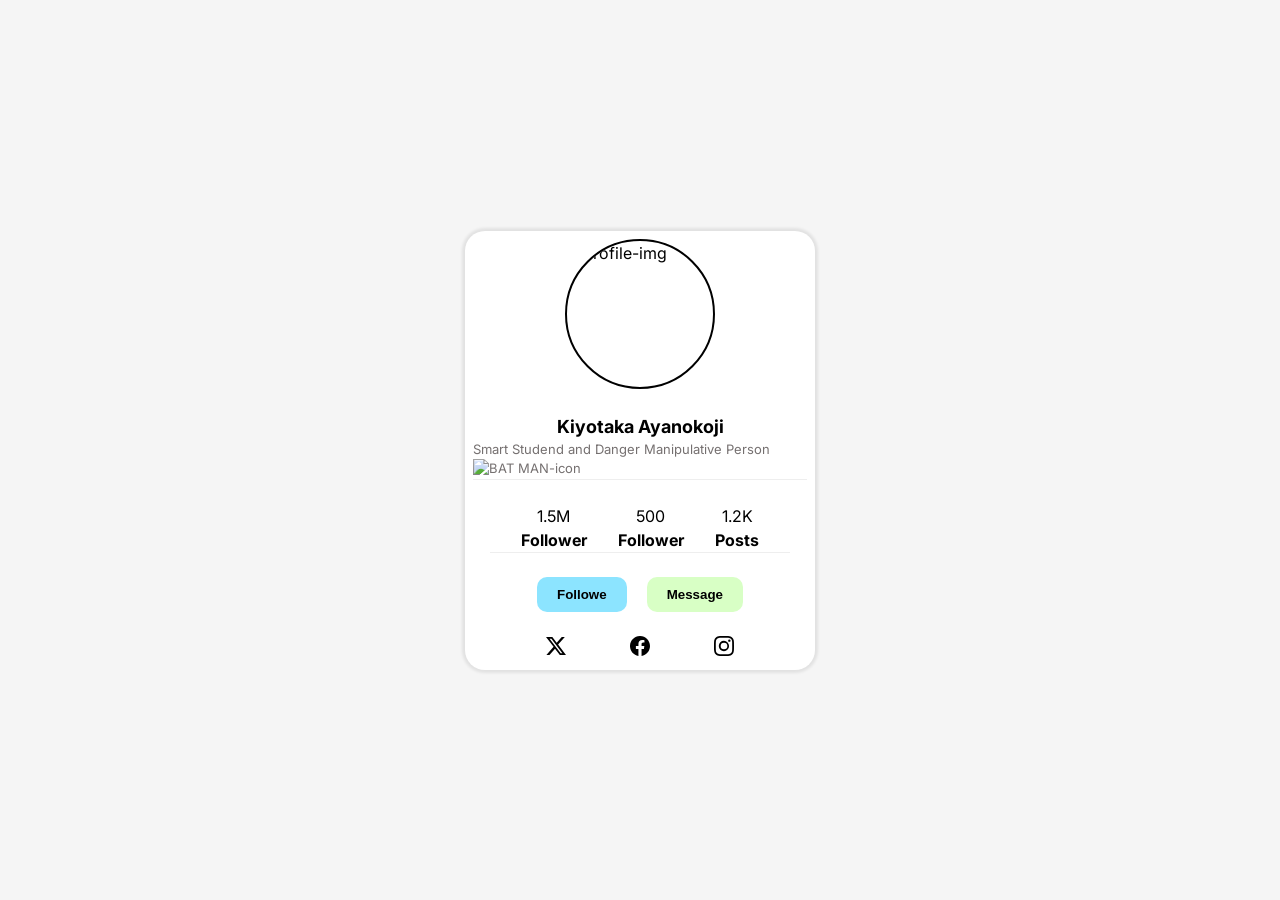
==== index.html @ df20a7e1 "Add files via upload" ====
<!DOCTYPE html>
<html lang="en">
<head>
    <meta charset="UTF-8">
    <meta name="viewport" content="width=device-width, initial-scale=1.0">
    <title>Profile Card</title>
    <link rel="stylesheet" href="style.css">
    <link rel="preconnect" href="https://fonts.googleapis.com">
    <link rel="preconnect" href="https://fonts.gstatic.com" crossorigin>
    <link href="https://fonts.googleapis.com/css2?family=Inter:ital,opsz,wght@0,14..32,100..900;1,14..32,100..900&display=swap" rel="stylesheet">
</head>
<body>
    <div class="card-body">

        <img class="profile-img" src="/images/salem.jpg" alt="profile-img">

        <div class="profile-info">
            <h2 class="profile-name">Kiyotaka Ayanokoji</h2>
            <p class="profile-bio">
                Smart Studend and Danger Manipulative Person 
                <img class="profile-icon" src="/images/batman-icon.webp" alt="BAT MAN-icon">
            </p>
        </div>

        <div class="profile-stats">
            <div class="follower-stats">
                <p class="follower-no">1.5M</p>
                <p class="follower">Follower</p>
            </div>

            <div class="following-stats">
                <p class="following-no">500</p>
                <p class="following">Follower</p>
            </div>

            <div class="posts-stats">
                <p class="posts-no">1.2K</p>
                <p class="posts">Posts</p>
            </div>
        </div>

        <div class="card-btn-conatiner">
            <button class="btn primary-btn">Followe</button>
            <button class="btn secondary-btn">Message</button>
        </div>

        <div class="nav-icons">
            <a href="#">
                <svg xmlns="http://www.w3.org/2000/svg" width="20" height="20" fill="currentColor" class="bi bi-twitter-x" viewBox="0 0 16 16">
                    <path d="M12.6.75h2.454l-5.36 6.142L16 15.25h-4.937l-3.867-5.07-4.425 5.07H.316l5.733-6.57L0 .75h5.063l3.495 4.633L12.601.75Zm-.86 13.028h1.36L4.323 2.145H2.865z"/>
                </svg>
            </a>

            <a href="#">
                <svg xmlns="http://www.w3.org/2000/svg" width="20" height="20" fill="currentColor" class="bi bi-facebook" viewBox="0 0 16 16">
                    <path d="M16 8.049c0-4.446-3.582-8.05-8-8.05C3.58 0-.002 3.603-.002 8.05c0 4.017 2.926 7.347 6.75 7.951v-5.625h-2.03V8.05H6.75V6.275c0-2.017 1.195-3.131 3.022-3.131.876 0 1.791.157 1.791.157v1.98h-1.009c-.993 0-1.303.621-1.303 1.258v1.51h2.218l-.354 2.326H9.25V16c3.824-.604 6.75-3.934 6.75-7.951"/>
                </svg>
            </a>
            
            <a href="#">
                <svg xmlns="http://www.w3.org/2000/svg" width="20" height="20" fill="currentColor" class="bi bi-instagram" viewBox="0 0 16 16">
                    <path d="M8 0C5.829 0 5.556.01 4.703.048 3.85.088 3.269.222 2.76.42a3.9 3.9 0 0 0-1.417.923A3.9 3.9 0 0 0 .42 2.76C.222 3.268.087 3.85.048 4.7.01 5.555 0 5.827 0 8.001c0 2.172.01 2.444.048 3.297.04.852.174 1.433.372 1.942.205.526.478.972.923 1.417.444.445.89.719 1.416.923.51.198 1.09.333 1.942.372C5.555 15.99 5.827 16 8 16s2.444-.01 3.298-.048c.851-.04 1.434-.174 1.943-.372a3.9 3.9 0 0 0 1.416-.923c.445-.445.718-.891.923-1.417.197-.509.332-1.09.372-1.942C15.99 10.445 16 10.173 16 8s-.01-2.445-.048-3.299c-.04-.851-.175-1.433-.372-1.941a3.9 3.9 0 0 0-.923-1.417A3.9 3.9 0 0 0 13.24.42c-.51-.198-1.092-.333-1.943-.372C10.443.01 10.172 0 7.998 0zm-.717 1.442h.718c2.136 0 2.389.007 3.232.046.78.035 1.204.166 1.486.275.373.145.64.319.92.599s.453.546.598.92c.11.281.24.705.275 1.485.039.843.047 1.096.047 3.231s-.008 2.389-.047 3.232c-.035.78-.166 1.203-.275 1.485a2.5 2.5 0 0 1-.599.919c-.28.28-.546.453-.92.598-.28.11-.704.24-1.485.276-.843.038-1.096.047-3.232.047s-2.39-.009-3.233-.047c-.78-.036-1.203-.166-1.485-.276a2.5 2.5 0 0 1-.92-.598 2.5 2.5 0 0 1-.6-.92c-.109-.281-.24-.705-.275-1.485-.038-.843-.046-1.096-.046-3.233s.008-2.388.046-3.231c.036-.78.166-1.204.276-1.486.145-.373.319-.64.599-.92s.546-.453.92-.598c.282-.11.705-.24 1.485-.276.738-.034 1.024-.044 2.515-.045zm4.988 1.328a.96.96 0 1 0 0 1.92.96.96 0 0 0 0-1.92m-4.27 1.122a4.109 4.109 0 1 0 0 8.217 4.109 4.109 0 0 0 0-8.217m0 1.441a2.667 2.667 0 1 1 0 5.334 2.667 2.667 0 0 1 0-5.334"/>
                </svg>
            </a>
        </div>
    </div>
    
</body>
</html>
---- style.css ----
:root{
    --bgcolor: #F5F5F5;
    --card-color: #ffff;

    --name-size: 18px;
    --bio-text-size: 13px;

    --muted-text: hsl(0, 2%, 45%);

    --primary-btn-color: #8CE4FF;
    --primary-btn-color-hover: #44ACFF;
    --primary-btn-border-color-hover: #00F7FF;
    --secondary-btn-color: #D8FFC5;
    --secondary-btn-color-hover: #B2D959;
    --secondary-btn-border-color-hover: #08CB00;
}

*{
    margin: 0;
    padding: 0;
    box-sizing: border-box;
}

body{
    background-color: var(--bgcolor);
    font-family: "Inter", sans-serif;
    line-height: 1.5;
    min-height: 100vh;
    display: flex;
    justify-content: center;
    align-items: center;
}

.card-body{
    width: 350px;
    min-height: 400px;
    padding: 0.5rem;

    background-color: var(--card-color);
    box-shadow: 0 0 3px 3px rgba(0, 0, 0, 0.08);

    display: flex;
    flex-direction: column;
    align-items: center;
    gap: 1.5rem;

    border-radius: 20px;
}

.profile-info{
    display: flex;
    flex-direction: column;
    align-items: center;
    justify-content: center;

    border-bottom: 1px solid #EEEEEE;
}

.profile-img{
    width: 150px;
    height: 150px;

    display: block;
    object-fit: cover;

    border-radius: 50%;
    border: 2px solid black;
    
    transition: all 0.3s ease;
}

.profile-img:hover{
    box-shadow: 0 0 3px 3px rgba(0, 0, 0, 0.2);
    transform: scale(1.05);
}

.profile-icon{
    width: 25px;
    height: 25px;
}

.profile-name{
    font-size: var(--name-size);
}
.profile-bio{
    font-size: var(--bio-text-size);
    color: var(--muted-text);
}

.profile-stats{
    width: 90%;
    display: flex;
    justify-content: space-evenly;
    align-items: center;

    border-bottom: 1px solid #EEEEEE;
}

.profile-stats > * {
    display: flex;
    flex-direction: column;
    justify-content: center;
    align-items: center;
}

.follower, .following, .posts{
    font-weight: bold;
}

.card-btn-conatiner{
    width: 95%;

    display: flex;
    justify-content: center;
    gap: 20px;
}

.btn{
    padding: 10px 20px;
    border: none;
    border-radius: 10px;
    font-weight: 600;
    cursor: pointer;
    transition: all 0.3s ease;
}

.primary-btn{
    background-color: var(--primary-btn-color);
    color: black;
}

.primary-btn:hover{
    background-color: var(--primary-btn-color-hover);
    transform: scale(0.925);
}

.secondary-btn{
    background-color: var(--secondary-btn-color);
}

.secondary-btn:hover{
    background-color: var(--secondary-btn-color-hover);
    transform: scale(0.925);
}

.nav-icons{
    width: 95%;
    display: flex;
    justify-content: space-evenly;
}

.nav-icons > a{
    color: black;
    text-decoration: none;
    transition: all 0.3s ease;
}

.nav-icons > a:hover{
    color: var(--muted-text);
    transform: translateY(-2px)
}
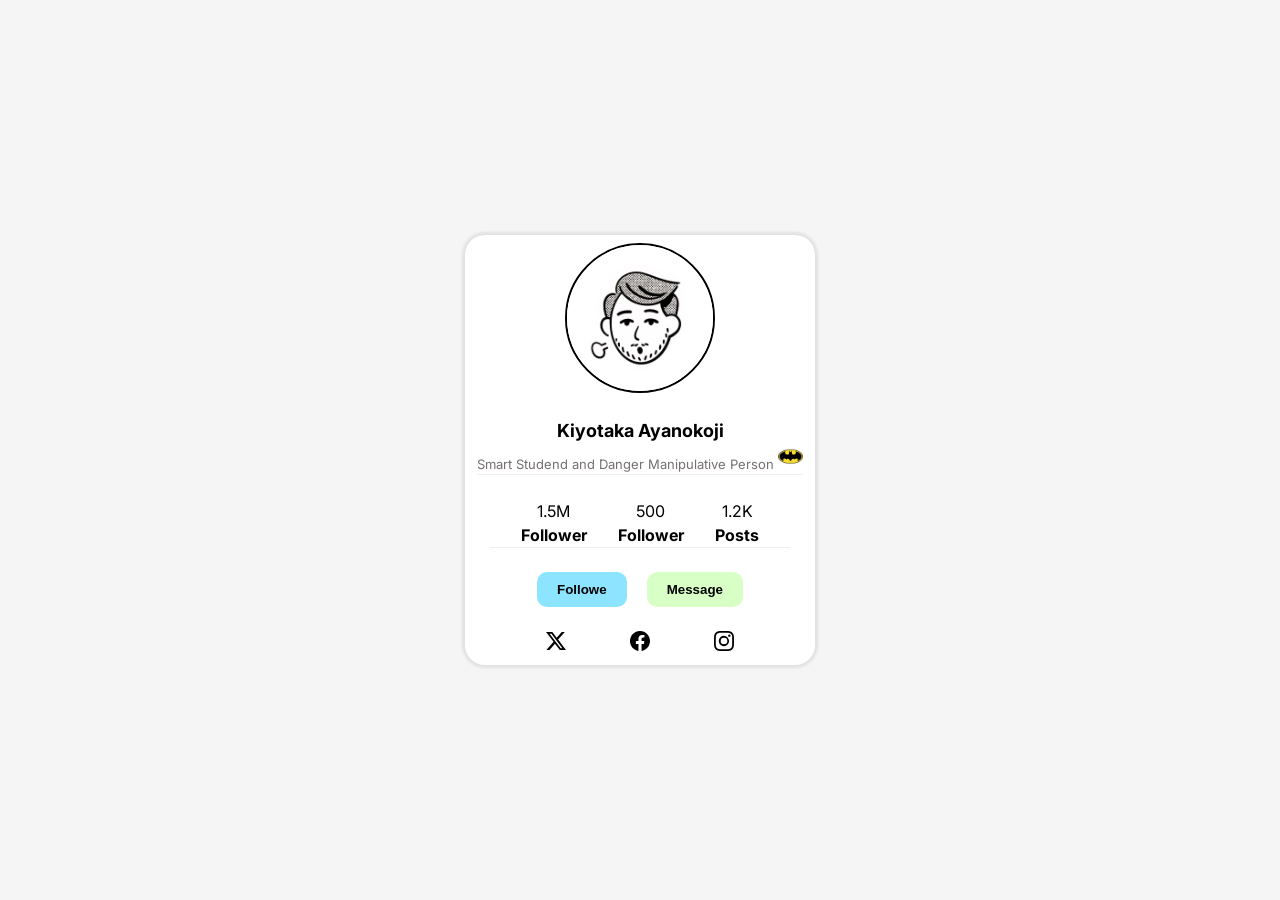
==== commit 6112ffde: "Update index.html" ====
--- a/index.html
+++ b/index.html
@@ -12,13 +12,13 @@
 <body>
     <div class="card-body">
 
-        <img class="profile-img" src="/images/salem.jpg" alt="profile-img">
+        <img class="profile-img" src="salem.jpg" alt="profile-img">
 
         <div class="profile-info">
             <h2 class="profile-name">Kiyotaka Ayanokoji</h2>
             <p class="profile-bio">
                 Smart Studend and Danger Manipulative Person 
-                <img class="profile-icon" src="/images/batman-icon.webp" alt="BAT MAN-icon">
+                <img class="profile-icon" src="batman-icon.webp" alt="BAT MAN-icon">
             </p>
         </div>
 
@@ -66,4 +66,4 @@
     </div>
     
 </body>
-</html>+</html>
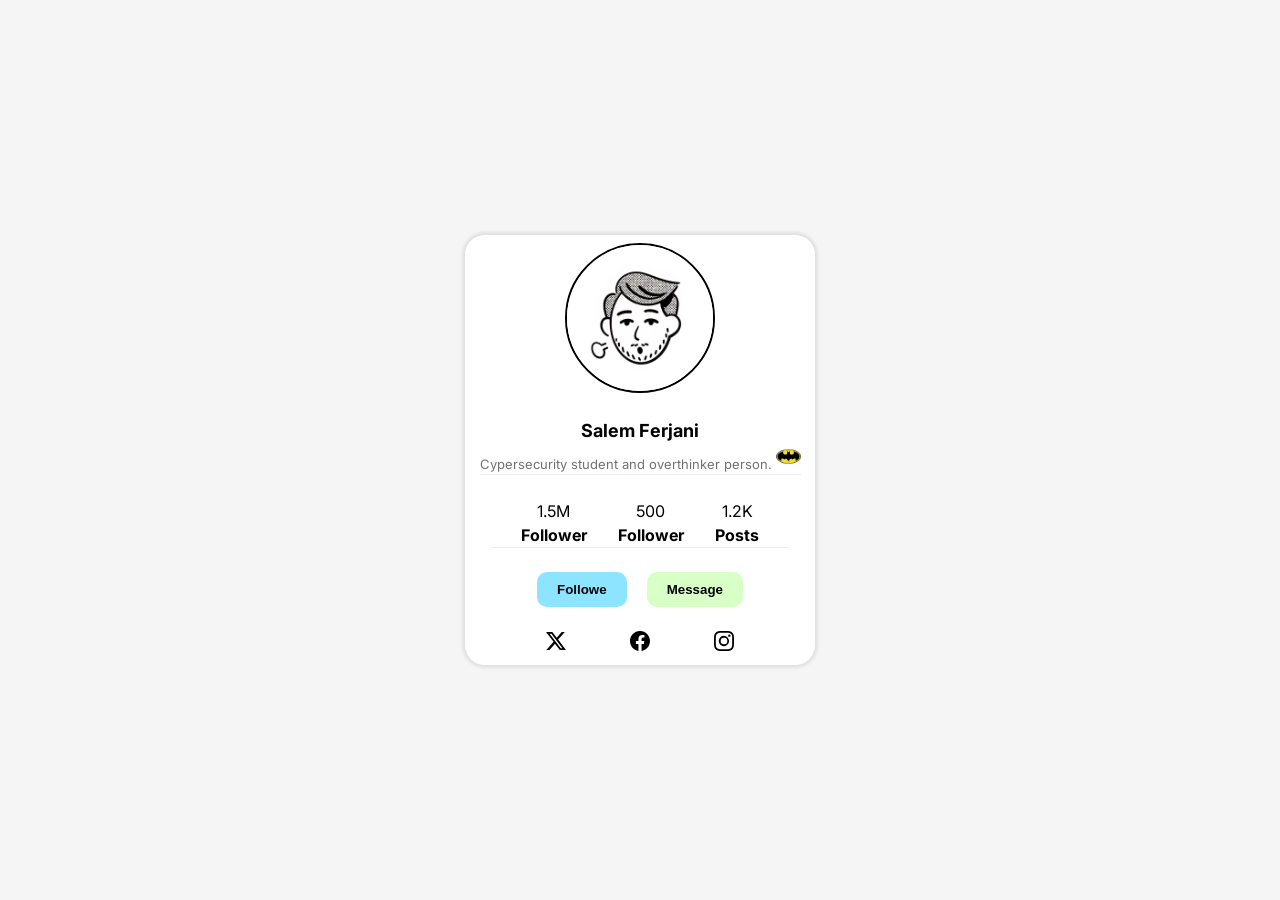
==== commit b93218bf: "Update index.html" ====
--- a/index.html
+++ b/index.html
@@ -15,9 +15,9 @@
         <img class="profile-img" src="salem.jpg" alt="profile-img">
 
         <div class="profile-info">
-            <h2 class="profile-name">Kiyotaka Ayanokoji</h2>
+            <h2 class="profile-name">Salem Ferjani</h2>
             <p class="profile-bio">
-                Smart Studend and Danger Manipulative Person 
+                Cypersecurity student and overthinker person. 
                 <img class="profile-icon" src="batman-icon.webp" alt="BAT MAN-icon">
             </p>
         </div>
